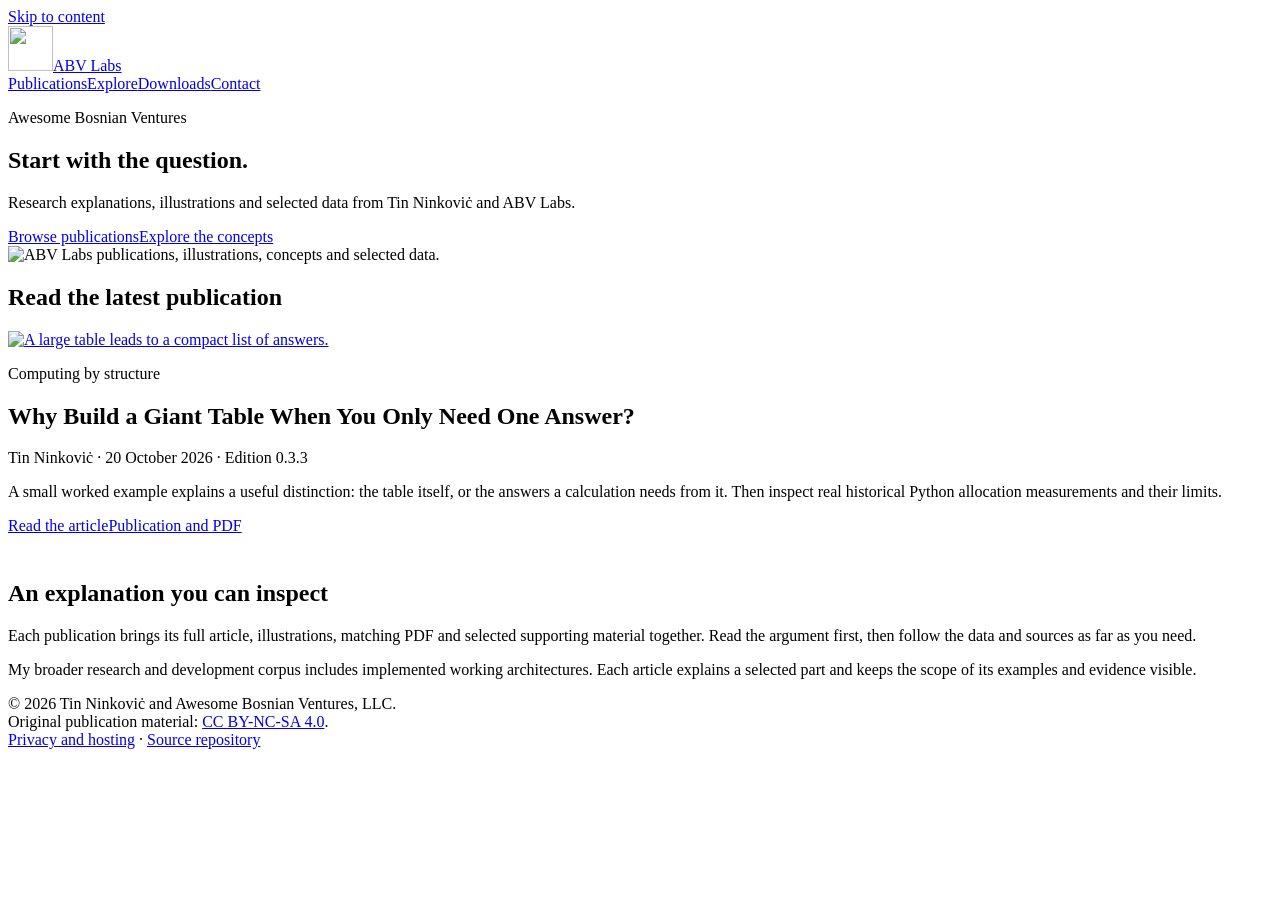
==== docs/index.html @ 27e81c3a "Add docs/index.html to the publication hub" ====
<!doctype html><html lang="en"><head><meta charset="utf-8"><meta name="viewport" content="width=device-width,initial-scale=1"><meta http-equiv="Content-Security-Policy" content="default-src 'none'; img-src 'self' data:; style-src 'self' 'unsafe-inline'; frame-src 'self'; base-uri 'none'; form-action 'none'"><meta name="referrer" content="no-referrer"><title>Publications, explained · ABV Labs</title><meta name="description" content="Complete illustrated publications, matching PDFs and selected data from Tin Ninkoviċ and ABV Labs."><link rel="canonical" href="https://thereelninoninkovic.github.io/abv-labs-publications/index.html"><link rel="icon" href="assets/abv-monogram.svg" type="image/svg+xml"><link rel="stylesheet" href="assets/site.css"><meta property="og:title" content="Publications, explained"><meta property="og:description" content="Complete illustrated publications, matching PDFs and selected data from Tin Ninkoviċ and ABV Labs."><meta property="og:type" content="website"><meta property="og:image" content="https://thereelninoninkovic.github.io/abv-labs-publications/assets/social-preview.png"><meta name="twitter:card" content="summary_large_image"></head><body><a class="skip-link" href="#main">Skip to content</a><header class="site-header"><div class="nav-wrap"><a class="brand" href="index.html"><img src="assets/abv-monogram.svg" width="45" height="45" alt=""><span>ABV Labs</span></a><nav class="site-nav" aria-label="Main navigation"><a href="publications/index.html">Publications</a><a href="explore.html">Explore</a><a href="downloads.html">Downloads</a><a href="contact.html">Contact</a></nav></div></header><main class="container" id="main"><section class="hero"><div><p class="eyebrow">Awesome Bosnian Ventures</p><h1>Start with the question.</h1><p class="lead">Research explanations, illustrations and selected data from Tin Ninkoviċ and ABV Labs.</p><div class="actions"><a class="button primary" href="publications/index.html">Browse publications</a><a class="button" href="explore.html">Explore the concepts</a></div></div><img src="assets/social-preview.svg" alt="ABV Labs publications, illustrations, concepts and selected data."></section><section><h2 class="section-heading">Read the latest publication</h2><div class="publication-card"><a class="card-art" href="publications/giant-table-one-answer/v0.3.3/index.html"><img src="assets/giant-table-header.png" alt="A large table leads to a compact list of answers."></a><div class="card-copy"><p class="eyebrow">Computing by structure</p><h2>Why Build a Giant Table When You Only Need One Answer?</h2><p class="meta">Tin Ninkoviċ · 20 October 2026 · Edition 0.3.3</p><p>A small worked example explains a useful distinction: the table itself, or the answers a calculation needs from it. Then inspect real historical Python allocation measurements and their limits.</p><div class="actions"><a class="button primary" href="publications/giant-table-one-answer/v0.3.3/reader.html">Read the article</a><a class="button" href="publications/giant-table-one-answer/v0.3.3/index.html">Publication and PDF</a></div></div></div></section><section class="copy"><h2 style="margin-top:45px">An explanation you can inspect</h2><p>Each publication brings its full article, illustrations, matching PDF and selected supporting material together. Read the argument first, then follow the data and sources as far as you need.</p><p>My broader research and development corpus includes implemented working architectures. Each article explains a selected part and keeps the scope of its examples and evidence visible.</p></section></main><footer class="site-footer"><div class="footer-wrap"><div>© 2026 Tin Ninkoviċ and Awesome Bosnian Ventures, LLC.<br>Original publication material: <a href="https://creativecommons.org/licenses/by-nc-sa/4.0/">CC BY-NC-SA 4.0</a>.</div><div><a href="contact.html#privacy">Privacy and hosting</a> · <a href="https://github.com/thereelninoninkovic/abv-labs-publications">Source repository</a></div></div></footer></body></html>
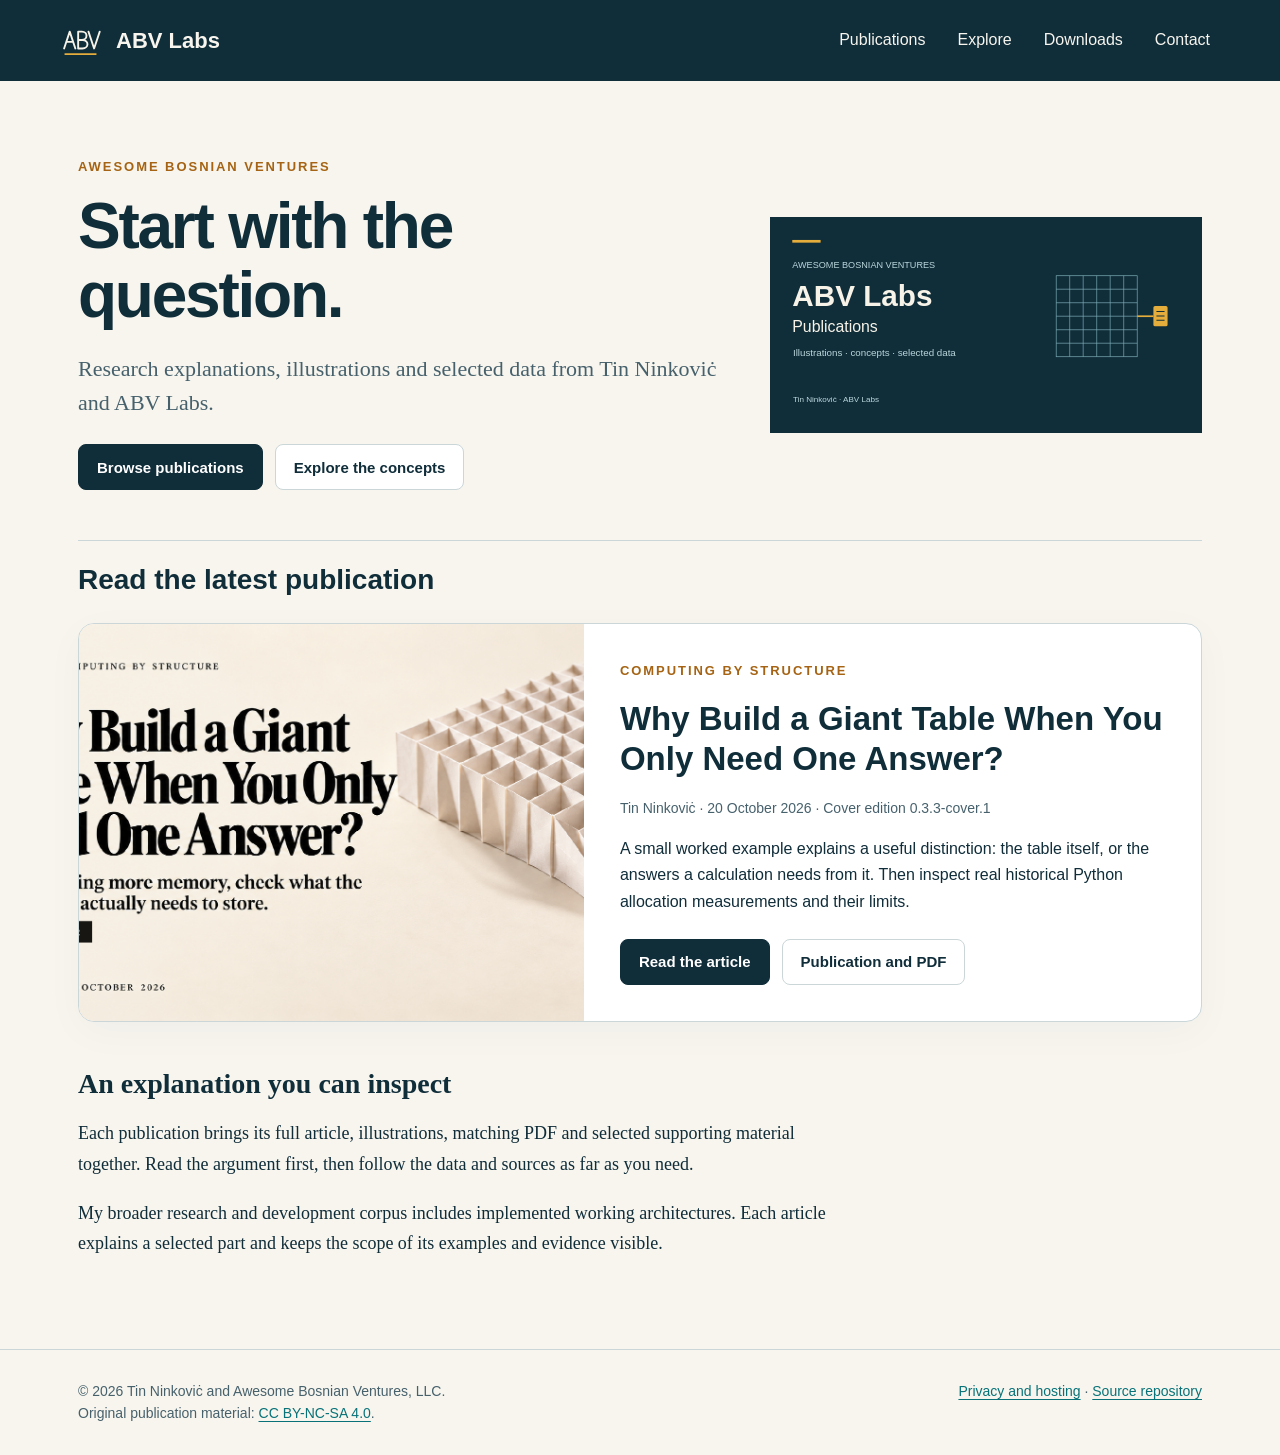
==== commit a7572323: "Feature the ivory paper cover on the publication homepage Updated the latest publication cover image" ====
--- a/docs/index.html
+++ b/docs/index.html
@@ -1 +1 @@
-<!doctype html><html lang="en"><head><meta charset="utf-8"><meta name="viewport" content="width=device-width,initial-scale=1"><meta http-equiv="Content-Security-Policy" content="default-src 'none'; img-src 'self' data:; style-src 'self' 'unsafe-inline'; frame-src 'self'; base-uri 'none'; form-action 'none'"><meta name="referrer" content="no-referrer"><title>Publications, explained · ABV Labs</title><meta name="description" content="Complete illustrated publications, matching PDFs and selected data from Tin Ninkoviċ and ABV Labs."><link rel="canonical" href="https://thereelninoninkovic.github.io/abv-labs-publications/index.html"><link rel="icon" href="assets/abv-monogram.svg" type="image/svg+xml"><link rel="stylesheet" href="assets/site.css"><meta property="og:title" content="Publications, explained"><meta property="og:description" content="Complete illustrated publications, matching PDFs and selected data from Tin Ninkoviċ and ABV Labs."><meta property="og:type" content="website"><meta property="og:image" content="https://thereelninoninkovic.github.io/abv-labs-publications/assets/social-preview.png"><meta name="twitter:card" content="summary_large_image"></head><body><a class="skip-link" href="#main">Skip to content</a><header class="site-header"><div class="nav-wrap"><a class="brand" href="index.html"><img src="assets/abv-monogram.svg" width="45" height="45" alt=""><span>ABV Labs</span></a><nav class="site-nav" aria-label="Main navigation"><a href="publications/index.html">Publications</a><a href="explore.html">Explore</a><a href="downloads.html">Downloads</a><a href="contact.html">Contact</a></nav></div></header><main class="container" id="main"><section class="hero"><div><p class="eyebrow">Awesome Bosnian Ventures</p><h1>Start with the question.</h1><p class="lead">Research explanations, illustrations and selected data from Tin Ninkoviċ and ABV Labs.</p><div class="actions"><a class="button primary" href="publications/index.html">Browse publications</a><a class="button" href="explore.html">Explore the concepts</a></div></div><img src="assets/social-preview.svg" alt="ABV Labs publications, illustrations, concepts and selected data."></section><section><h2 class="section-heading">Read the latest publication</h2><div class="publication-card"><a class="card-art" href="publications/giant-table-one-answer/v0.3.3/index.html"><img src="assets/giant-table-header.png" alt="A large table leads to a compact list of answers."></a><div class="card-copy"><p class="eyebrow">Computing by structure</p><h2>Why Build a Giant Table When You Only Need One Answer?</h2><p class="meta">Tin Ninkoviċ · 20 October 2026 · Edition 0.3.3</p><p>A small worked example explains a useful distinction: the table itself, or the answers a calculation needs from it. Then inspect real historical Python allocation measurements and their limits.</p><div class="actions"><a class="button primary" href="publications/giant-table-one-answer/v0.3.3/reader.html">Read the article</a><a class="button" href="publications/giant-table-one-answer/v0.3.3/index.html">Publication and PDF</a></div></div></div></section><section class="copy"><h2 style="margin-top:45px">An explanation you can inspect</h2><p>Each publication brings its full article, illustrations, matching PDF and selected supporting material together. Read the argument first, then follow the data and sources as far as you need.</p><p>My broader research and development corpus includes implemented working architectures. Each article explains a selected part and keeps the scope of its examples and evidence visible.</p></section></main><footer class="site-footer"><div class="footer-wrap"><div>© 2026 Tin Ninkoviċ and Awesome Bosnian Ventures, LLC.<br>Original publication material: <a href="https://creativecommons.org/licenses/by-nc-sa/4.0/">CC BY-NC-SA 4.0</a>.</div><div><a href="contact.html#privacy">Privacy and hosting</a> · <a href="https://github.com/thereelninoninkovic/abv-labs-publications">Source repository</a></div></div></footer></body></html>
+<!doctype html><html lang="en"><head><meta charset="utf-8"><meta name="viewport" content="width=device-width,initial-scale=1"><meta http-equiv="Content-Security-Policy" content="default-src 'none'; img-src 'self' data:; style-src 'self' 'unsafe-inline'; frame-src 'self'; base-uri 'none'; form-action 'none'"><meta name="referrer" content="no-referrer"><title>Publications, explained · ABV Labs</title><meta name="description" content="Complete illustrated publications, matching PDFs and selected data from Tin Ninkoviċ and ABV Labs."><link rel="canonical" href="https://thereelninoninkovic.github.io/abv-labs-publications/index.html"><link rel="icon" href="assets/abv-monogram.svg" type="image/svg+xml"><link rel="stylesheet" href="assets/site.css"><meta property="og:title" content="Publications, explained"><meta property="og:description" content="Complete illustrated publications, matching PDFs and selected data from Tin Ninkoviċ and ABV Labs."><meta property="og:type" content="website"><meta property="og:image" content="https://thereelninoninkovic.github.io/abv-labs-publications/assets/social-preview.png"><meta name="twitter:card" content="summary_large_image"></head><body><a class="skip-link" href="#main">Skip to content</a><header class="site-header"><div class="nav-wrap"><a class="brand" href="index.html"><img src="assets/abv-monogram.svg" width="45" height="45" alt=""><span>ABV Labs</span></a><nav class="site-nav" aria-label="Main navigation"><a href="publications/index.html">Publications</a><a href="explore.html">Explore</a><a href="downloads.html">Downloads</a><a href="contact.html">Contact</a></nav></div></header><main class="container" id="main"><section class="hero"><div><p class="eyebrow">Awesome Bosnian Ventures</p><h1>Start with the question.</h1><p class="lead">Research explanations, illustrations and selected data from Tin Ninkoviċ and ABV Labs.</p><div class="actions"><a class="button primary" href="publications/index.html">Browse publications</a><a class="button" href="explore.html">Explore the concepts</a></div></div><img src="assets/social-preview.svg" alt="ABV Labs publications, illustrations, concepts and selected data."></section><section><h2 class="section-heading">Read the latest publication</h2><div class="publication-card"><a class="card-art" href="publications/giant-table-one-answer/v0.3.3-cover.1/index.html"><img src="publications/giant-table-one-answer/v0.3.3-cover.1/Header.png" alt="A white paper grid folds toward a small ochre strip. Conceptual cover about reducing stored work."></a><div class="card-copy"><p class="eyebrow">Computing by structure</p><h2>Why Build a Giant Table When You Only Need One Answer?</h2><p class="meta">Tin Ninkoviċ · 20 October 2026 · Cover edition 0.3.3-cover.1</p><p>A small worked example explains a useful distinction: the table itself, or the answers a calculation needs from it. Then inspect real historical Python allocation measurements and their limits.</p><div class="actions"><a class="button primary" href="publications/giant-table-one-answer/v0.3.3-cover.1/reader.html">Read the article</a><a class="button" href="publications/giant-table-one-answer/v0.3.3-cover.1/index.html">Publication and PDF</a></div></div></div></section><section class="copy"><h2 style="margin-top:45px">An explanation you can inspect</h2><p>Each publication brings its full article, illustrations, matching PDF and selected supporting material together. Read the argument first, then follow the data and sources as far as you need.</p><p>My broader research and development corpus includes implemented working architectures. Each article explains a selected part and keeps the scope of its examples and evidence visible.</p></section></main><footer class="site-footer"><div class="footer-wrap"><div>© 2026 Tin Ninkoviċ and Awesome Bosnian Ventures, LLC.<br>Original publication material: <a href="https://creativecommons.org/licenses/by-nc-sa/4.0/">CC BY-NC-SA 4.0</a>.</div><div><a href="contact.html#privacy">Privacy and hosting</a> · <a href="https://github.com/thereelninoninkovic/abv-labs-publications">Source repository</a></div></div></footer></body></html>
--- a/docs/assets/site.css
+++ b/docs/assets/site.css
@@ -0,0 +1 @@
+:root{--ink:#102d3a;--paper:#f7f5ee;--white:#fff;--muted:#47616c;--line:#cad6d8;--accent:#a56313;--gold:#e5ad3b;--teal:#087278;--radius:16px;font-family:Arial,Helvetica,sans-serif;color:var(--ink);background:var(--paper)}*{box-sizing:border-box}body{margin:0}a{color:var(--teal);text-underline-offset:.2em}a:hover{text-decoration-thickness:2px}a:focus-visible{outline:3px solid var(--accent);outline-offset:5px}img{max-width:100%;height:auto}.skip-link{position:absolute;left:16px;top:-100px;background:#fff;padding:14px;z-index:10}.skip-link:focus{top:12px}.site-header{background:var(--ink);color:var(--paper)}.nav-wrap{max-width:1220px;margin:auto;padding:18px 28px;display:flex;align-items:center;justify-content:space-between;gap:24px;flex-wrap:wrap}.brand{display:flex;align-items:center;gap:13px;text-decoration:none;color:var(--paper);font-size:22px;font-weight:700}.brand img{width:45px;height:45px}.site-nav{display:flex;gap:8px;flex-wrap:wrap;font:16px Arial,sans-serif}.site-nav a{color:var(--paper);text-decoration:none;padding:12px;border-radius:8px;min-height:44px}.site-nav a:hover,.site-nav a[aria-current=page]{background:#234858}.container{max-width:1180px;margin:auto;padding:56px 28px 72px}.hero{display:grid;grid-template-columns:1.2fr .8fr;gap:44px;align-items:center;padding:22px 0 50px}.eyebrow{font-size:13px;letter-spacing:.15em;text-transform:uppercase;font-weight:700;color:var(--accent);margin:0 0 18px}h1{font-size:clamp(36px,5vw,64px);line-height:1.08;letter-spacing:-.035em;margin:0 0 22px}h2{font-size:28px;line-height:1.2;margin:0 0 18px}h3{font-size:21px;line-height:1.3;margin:0 0 13px}.lead{font:22px/1.55 Georgia,serif;color:var(--muted);max-width:770px}.copy{font:18px/1.7 Georgia,serif;max-width:780px}.section-heading{padding-top:22px;margin-bottom:26px;border-top:1px solid var(--line)}.publication-card{background:var(--white);border:1px solid var(--line);border-radius:var(--radius);display:grid;grid-template-columns:.9fr 1.1fr;overflow:hidden;box-shadow:0 10px 40px #102d3a08}.card-art{display:block;background:#102d3a}.card-art img{display:block;width:100%;height:100%;object-fit:cover}.card-copy{padding:36px}.card-copy h2{font-size:33px}.card-copy p{line-height:1.65}.meta{font:14px/1.5 Arial,sans-serif;color:var(--muted)}.actions{display:flex;flex-wrap:wrap;gap:12px;margin-top:24px}.button{display:inline-flex;align-items:center;justify-content:center;min-height:46px;padding:13px 18px;border:1px solid var(--line);border-radius:8px;background:#fff;text-decoration:none;font:700 15px Arial,sans-serif;color:var(--ink)}.button.primary{background:var(--ink);color:#fff;border-color:var(--ink)}.note{border-left:4px solid var(--gold);padding:18px 22px;background:#fff;margin:26px 0;font:17px/1.65 Georgia,serif}.cards{display:grid;grid-template-columns:repeat(2,minmax(0,1fr));gap:20px;margin-top:28px}.topic{background:#fff;border:1px solid var(--line);border-radius:12px;padding:26px}.topic p{font:17px/1.65 Georgia,serif}.site-footer{border-top:1px solid var(--line);padding:30px 28px;color:var(--muted);font:14px/1.6 Arial,sans-serif}.footer-wrap{max-width:1124px;margin:auto;display:flex;justify-content:space-between;gap:22px;flex-wrap:wrap}.breadcrumbs{font-size:14px;margin-bottom:26px}.publication-hero{max-width:920px}.publication-hero h1{font-size:clamp(34px,4vw,54px)}.publication-banner{margin:30px 0 34px;border-radius:12px;max-width:900px}.pdf-panel{margin-top:44px;border-top:1px solid var(--line);padding-top:30px}.pdf-frame{width:100%;height:850px;border:1px solid var(--line);border-radius:8px;background:#fff}.download-list{list-style:none;padding:0}.download-list li{padding:22px 0;border-bottom:1px solid var(--line)}.download-list strong{display:block;margin-bottom:10px}.reader-bar{max-width:938px;margin:auto;padding:24px 20px;font:15px/1.6 Arial,sans-serif}.reader-bar a{margin-right:16px}.reader-shell{background:#eef2f3}.reader-shell>article{box-shadow:0 0 40px #102d3a08}.small{font-size:14px}.site-header .site-nav a:focus-visible,.site-header .brand:focus-visible{outline-color:var(--gold)}@media(max-width:780px){.hero,.publication-card,.cards{grid-template-columns:1fr}.hero{padding-top:0;gap:20px}.hero img{max-height:210px;object-fit:contain}.container{padding:34px 20px 48px}.nav-wrap{padding:15px 20px;gap:10px}.site-nav{gap:1px;font-size:14px}.site-nav a{padding:11px 9px}.card-copy{padding:26px}.card-copy h2{font-size:28px}.card-art img{max-height:320px;object-fit:cover}.lead{font-size:20px}.pdf-frame{height:650px}.site-footer{padding:24px 20px}}
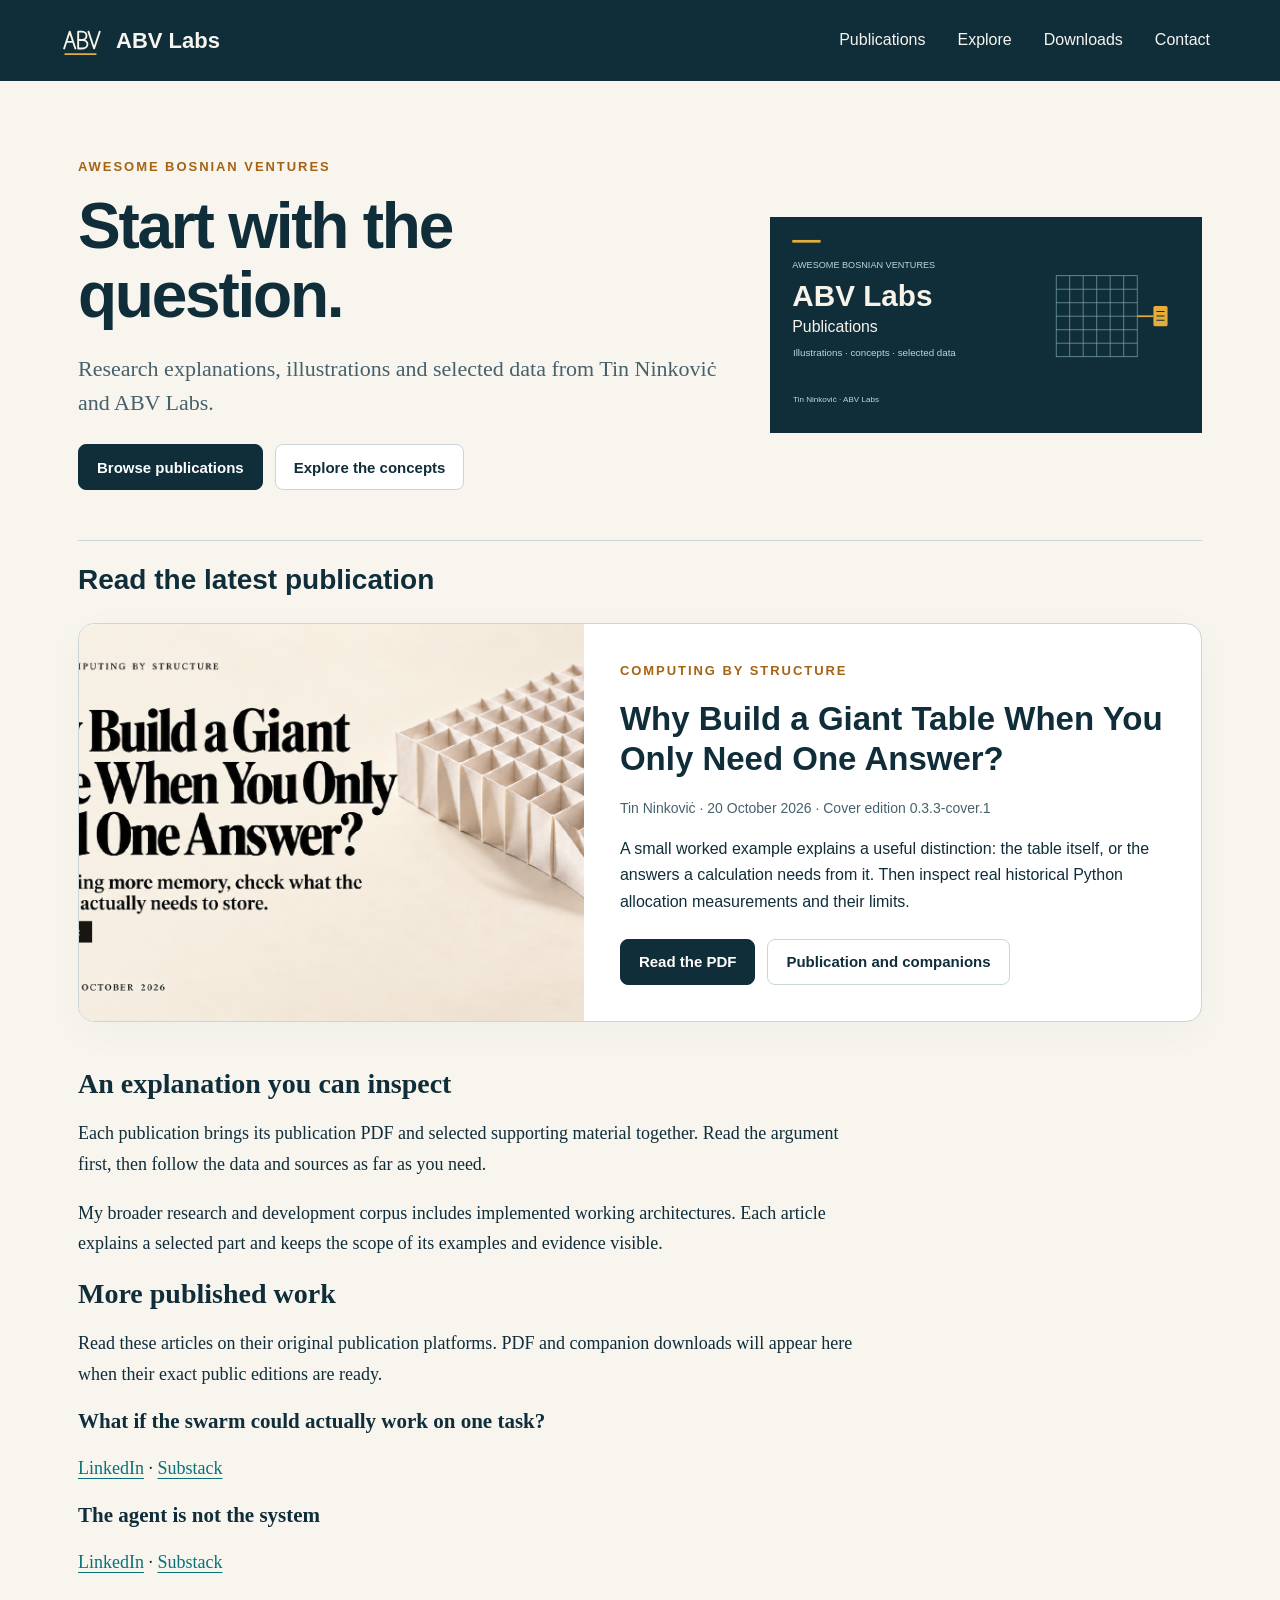
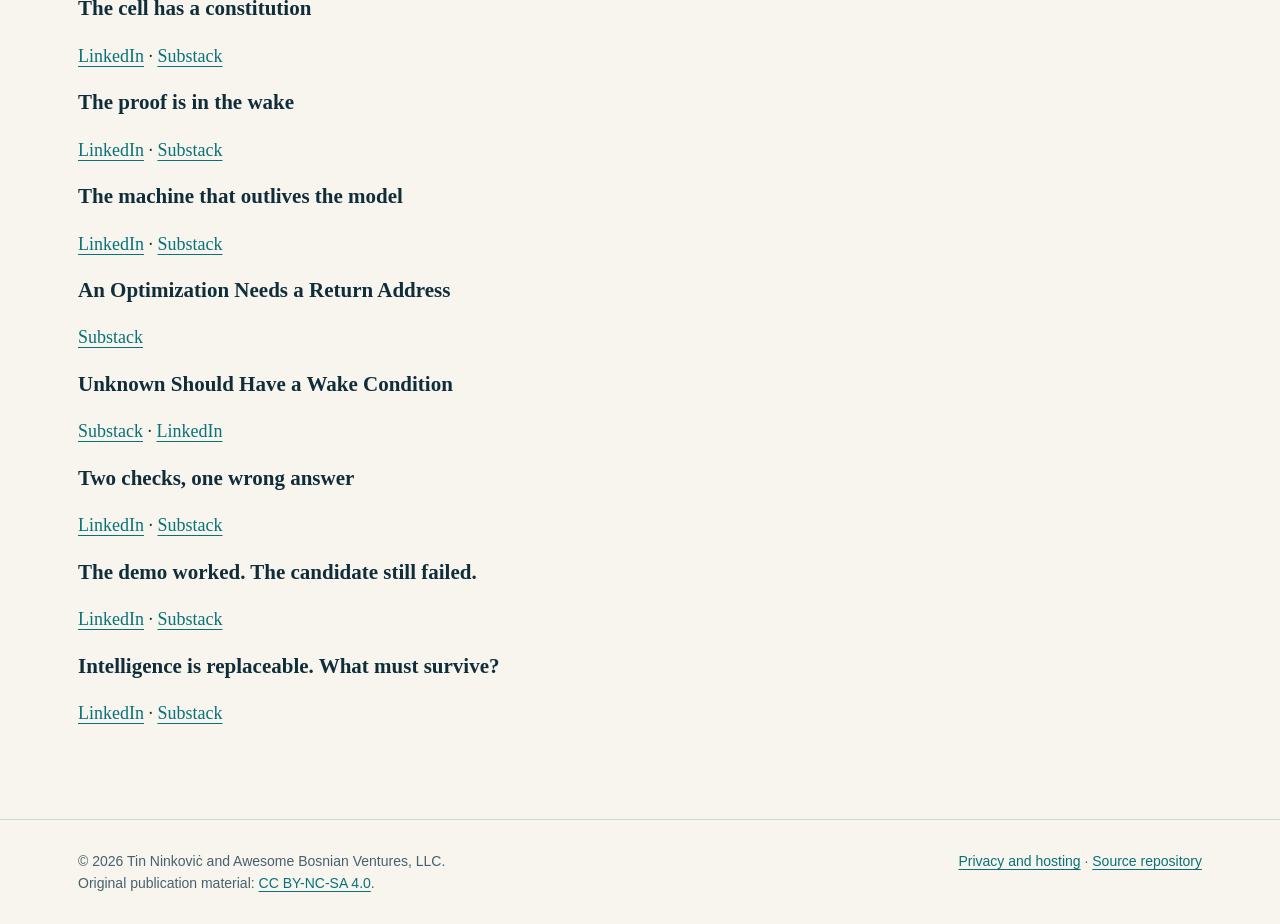
==== commit 7aca4ebe: "Feature PDF-first publications and links to published articles" ====
--- a/docs/index.html
+++ b/docs/index.html
@@ -1 +1 @@
-<!doctype html><html lang="en"><head><meta charset="utf-8"><meta name="viewport" content="width=device-width,initial-scale=1"><meta http-equiv="Content-Security-Policy" content="default-src 'none'; img-src 'self' data:; style-src 'self' 'unsafe-inline'; frame-src 'self'; base-uri 'none'; form-action 'none'"><meta name="referrer" content="no-referrer"><title>Publications, explained · ABV Labs</title><meta name="description" content="Complete illustrated publications, matching PDFs and selected data from Tin Ninkoviċ and ABV Labs."><link rel="canonical" href="https://thereelninoninkovic.github.io/abv-labs-publications/index.html"><link rel="icon" href="assets/abv-monogram.svg" type="image/svg+xml"><link rel="stylesheet" href="assets/site.css"><meta property="og:title" content="Publications, explained"><meta property="og:description" content="Complete illustrated publications, matching PDFs and selected data from Tin Ninkoviċ and ABV Labs."><meta property="og:type" content="website"><meta property="og:image" content="https://thereelninoninkovic.github.io/abv-labs-publications/assets/social-preview.png"><meta name="twitter:card" content="summary_large_image"></head><body><a class="skip-link" href="#main">Skip to content</a><header class="site-header"><div class="nav-wrap"><a class="brand" href="index.html"><img src="assets/abv-monogram.svg" width="45" height="45" alt=""><span>ABV Labs</span></a><nav class="site-nav" aria-label="Main navigation"><a href="publications/index.html">Publications</a><a href="explore.html">Explore</a><a href="downloads.html">Downloads</a><a href="contact.html">Contact</a></nav></div></header><main class="container" id="main"><section class="hero"><div><p class="eyebrow">Awesome Bosnian Ventures</p><h1>Start with the question.</h1><p class="lead">Research explanations, illustrations and selected data from Tin Ninkoviċ and ABV Labs.</p><div class="actions"><a class="button primary" href="publications/index.html">Browse publications</a><a class="button" href="explore.html">Explore the concepts</a></div></div><img src="assets/social-preview.svg" alt="ABV Labs publications, illustrations, concepts and selected data."></section><section><h2 class="section-heading">Read the latest publication</h2><div class="publication-card"><a class="card-art" href="publications/giant-table-one-answer/v0.3.3-cover.1/index.html"><img src="publications/giant-table-one-answer/v0.3.3-cover.1/Header.png" alt="A white paper grid folds toward a small ochre strip. Conceptual cover about reducing stored work."></a><div class="card-copy"><p class="eyebrow">Computing by structure</p><h2>Why Build a Giant Table When You Only Need One Answer?</h2><p class="meta">Tin Ninkoviċ · 20 October 2026 · Cover edition 0.3.3-cover.1</p><p>A small worked example explains a useful distinction: the table itself, or the answers a calculation needs from it. Then inspect real historical Python allocation measurements and their limits.</p><div class="actions"><a class="button primary" href="publications/giant-table-one-answer/v0.3.3-cover.1/reader.html">Read the article</a><a class="button" href="publications/giant-table-one-answer/v0.3.3-cover.1/index.html">Publication and PDF</a></div></div></div></section><section class="copy"><h2 style="margin-top:45px">An explanation you can inspect</h2><p>Each publication brings its full article, illustrations, matching PDF and selected supporting material together. Read the argument first, then follow the data and sources as far as you need.</p><p>My broader research and development corpus includes implemented working architectures. Each article explains a selected part and keeps the scope of its examples and evidence visible.</p></section></main><footer class="site-footer"><div class="footer-wrap"><div>© 2026 Tin Ninkoviċ and Awesome Bosnian Ventures, LLC.<br>Original publication material: <a href="https://creativecommons.org/licenses/by-nc-sa/4.0/">CC BY-NC-SA 4.0</a>.</div><div><a href="contact.html#privacy">Privacy and hosting</a> · <a href="https://github.com/thereelninoninkovic/abv-labs-publications">Source repository</a></div></div></footer></body></html>
+<!doctype html><html lang="en"><head><meta charset="utf-8"><meta name="viewport" content="width=device-width,initial-scale=1"><meta http-equiv="Content-Security-Policy" content="default-src 'none'; img-src 'self' data:; style-src 'self' 'unsafe-inline'; frame-src 'self'; base-uri 'none'; form-action 'none'"><meta name="referrer" content="no-referrer"><title>Publications, explained · ABV Labs</title><meta name="description" content="Publication PDFs and selected supporting data from Tin Ninkoviċ and ABV Labs."><link rel="canonical" href="https://thereelninoninkovic.github.io/abv-labs-publications/index.html"><link rel="icon" href="assets/abv-monogram.svg" type="image/svg+xml"><link rel="stylesheet" href="assets/site.css"><meta property="og:title" content="Publications, explained"><meta property="og:description" content="Publication PDFs and selected supporting data from Tin Ninkoviċ and ABV Labs."><meta property="og:type" content="website"><meta property="og:image" content="https://thereelninoninkovic.github.io/abv-labs-publications/assets/social-preview.png"><meta name="twitter:card" content="summary_large_image"></head><body><a class="skip-link" href="#main">Skip to content</a><header class="site-header"><div class="nav-wrap"><a class="brand" href="index.html"><img src="assets/abv-monogram.svg" width="45" height="45" alt=""><span>ABV Labs</span></a><nav class="site-nav" aria-label="Main navigation"><a href="publications/index.html">Publications</a><a href="explore.html">Explore</a><a href="downloads.html">Downloads</a><a href="contact.html">Contact</a></nav></div></header><main class="container" id="main"><section class="hero"><div><p class="eyebrow">Awesome Bosnian Ventures</p><h1>Start with the question.</h1><p class="lead">Research explanations, illustrations and selected data from Tin Ninkoviċ and ABV Labs.</p><div class="actions"><a class="button primary" href="publications/index.html">Browse publications</a><a class="button" href="explore.html">Explore the concepts</a></div></div><img src="assets/social-preview.svg" alt="ABV Labs publications, illustrations, concepts and selected data."></section><section><h2 class="section-heading">Read the latest publication</h2><div class="publication-card"><a class="card-art" href="publications/giant-table-one-answer/index.html"><img src="publications/giant-table-one-answer/Header.png" alt="A white paper grid folds toward a small ochre strip. Conceptual cover about reducing stored work."></a><div class="card-copy"><p class="eyebrow">Computing by structure</p><h2>Why Build a Giant Table When You Only Need One Answer?</h2><p class="meta">Tin Ninkoviċ · 20 October 2026 · Cover edition 0.3.3-cover.1</p><p>A small worked example explains a useful distinction: the table itself, or the answers a calculation needs from it. Then inspect real historical Python allocation measurements and their limits.</p><div class="actions"><a class="button primary" href="publications/giant-table-one-answer/Article.pdf">Read the PDF</a><a class="button" href="publications/giant-table-one-answer/index.html">Publication and companions</a></div></div></div></section><section class="copy"><h2 style="margin-top:45px">An explanation you can inspect</h2><p>Each publication brings its publication PDF and selected supporting material together. Read the argument first, then follow the data and sources as far as you need.</p><p>My broader research and development corpus includes implemented working architectures. Each article explains a selected part and keeps the scope of its examples and evidence visible.</p></section><section class="copy"><h2>More published work</h2><p>Read these articles on their original publication platforms. PDF and companion downloads will appear here when their exact public editions are ready.</p><h3>What if the swarm could actually work on one task?</h3><p><a href="https://www.linkedin.com/pulse/what-swarm-could-actually-work-one-task-tin-ninkovi%C4%87-o01xc/">LinkedIn</a> · <a href="https://therealawesomebosnian.substack.com/p/what-if-the-swarm-could-actually">Substack</a></p><h3>The agent is not the system</h3><p><a href="https://www.linkedin.com/pulse/sleeping-machine-vol-i-agent-system-tin-ninkovi%C4%87-fxvyc/">LinkedIn</a> · <a href="https://therealawesomebosnian.substack.com/p/the-sleeping-machine-vol-i-the-agent">Substack</a></p><h3>The cell has a constitution</h3><p><a href="https://www.linkedin.com/pulse/sleeping-machine-vol-ii-cell-has-constitution-tin-ninkovi%C4%87-ehyxc/">LinkedIn</a> · <a href="https://therealawesomebosnian.substack.com/p/the-sleeping-machine-vol-ii-the-cell">Substack</a></p><h3>The proof is in the wake</h3><p><a href="https://www.linkedin.com/pulse/sleeping-machine-vol-iii-proof-wake-tin-ninkovi%C4%87-kwudc/">LinkedIn</a> · <a href="https://therealawesomebosnian.substack.com/p/the-sleeping-machine-vol-iii-the">Substack</a></p><h3>The machine that outlives the model</h3><p><a href="https://www.linkedin.com/pulse/sleeping-machine-vol-iv-outlives-model-tin-ninkovi%C4%87-shsbc/">LinkedIn</a> · <a href="https://therealawesomebosnian.substack.com/p/the-sleeping-machine-vol-iv-the-machine">Substack</a></p><h3>An Optimization Needs a Return Address</h3><p><a href="https://therealawesomebosnian.substack.com/p/an-optimization-needs-a-return-address">Substack</a></p><h3>Unknown Should Have a Wake Condition</h3><p><a href="https://therealawesomebosnian.substack.com/p/when-the-missing-evidence-arrives">Substack</a> · <a href="https://www.linkedin.com/pulse/when-missing-evidence-arrives-nino-ninkovi%25C4%258B-oibyc/">LinkedIn</a></p><h3>Two checks, one wrong answer</h3><p><a href="https://www.linkedin.com/pulse/two-checks-one-wrong-answer-tin-ninkovi%25C4%258B-ajtwc/">LinkedIn</a> · <a href="https://therealawesomebosnian.substack.com/p/two-checks-one-wrong-answer">Substack</a></p><h3>The demo worked. The candidate still failed.</h3><p><a href="https://www.linkedin.com/pulse/image-fooled-scanner-tin-ninkovi%25C4%258B-l3vsc/">LinkedIn</a> · <a href="https://therealawesomebosnian.substack.com/p/the-image-that-fooled-the-scanner">Substack</a></p><h3>Intelligence is replaceable. What must survive?</h3><p><a href="https://www.linkedin.com/pulse/intelligence-replaceable-what-must-survive-tin-ninkovi%25C4%258B-7h1ac/">LinkedIn</a> · <a href="https://therealawesomebosnian.substack.com/p/intelligence-is-replaceable-what">Substack</a></p></section></main><footer class="site-footer"><div class="footer-wrap"><div>© 2026 Tin Ninkoviċ and Awesome Bosnian Ventures, LLC.<br>Original publication material: <a href="https://creativecommons.org/licenses/by-nc-sa/4.0/">CC BY-NC-SA 4.0</a>.</div><div><a href="contact.html#privacy">Privacy and hosting</a> · <a href="https://github.com/thereelninoninkovic/abv-labs-publications">Source repository</a></div></div></footer></body></html>
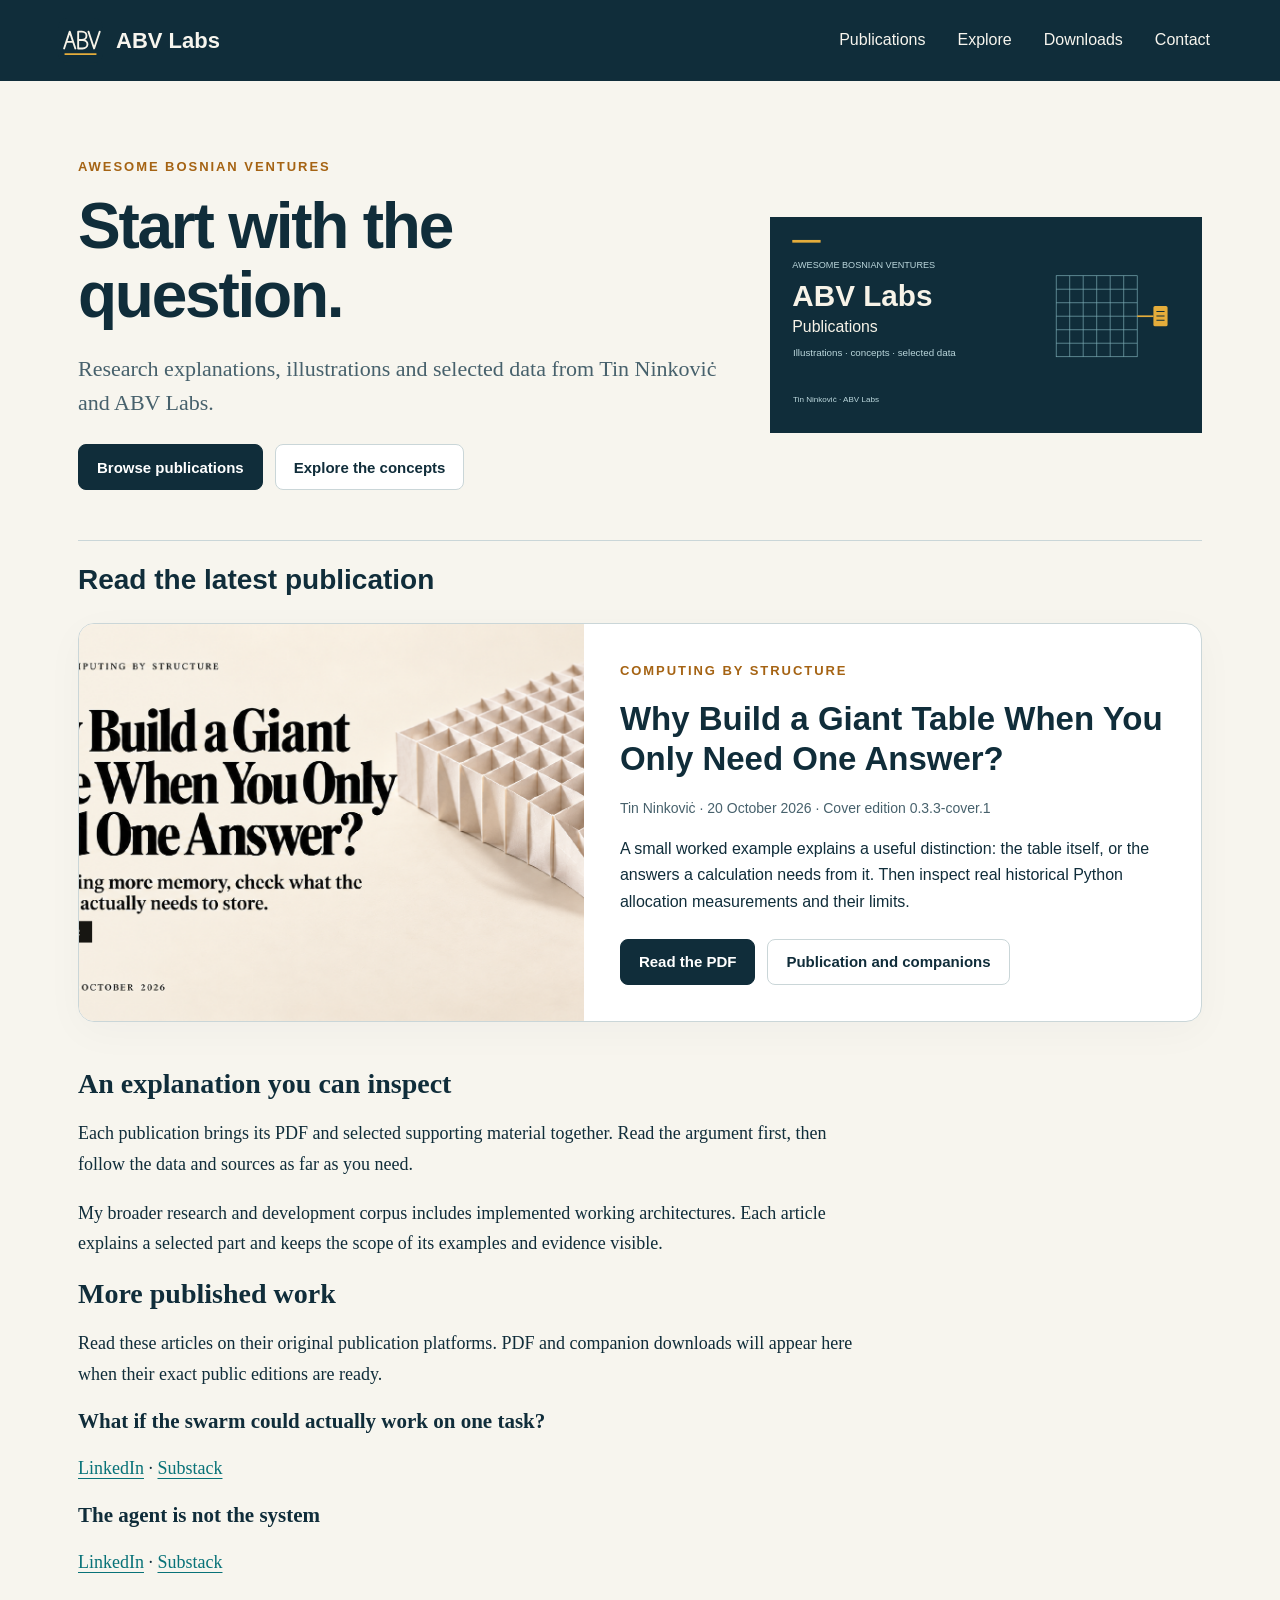
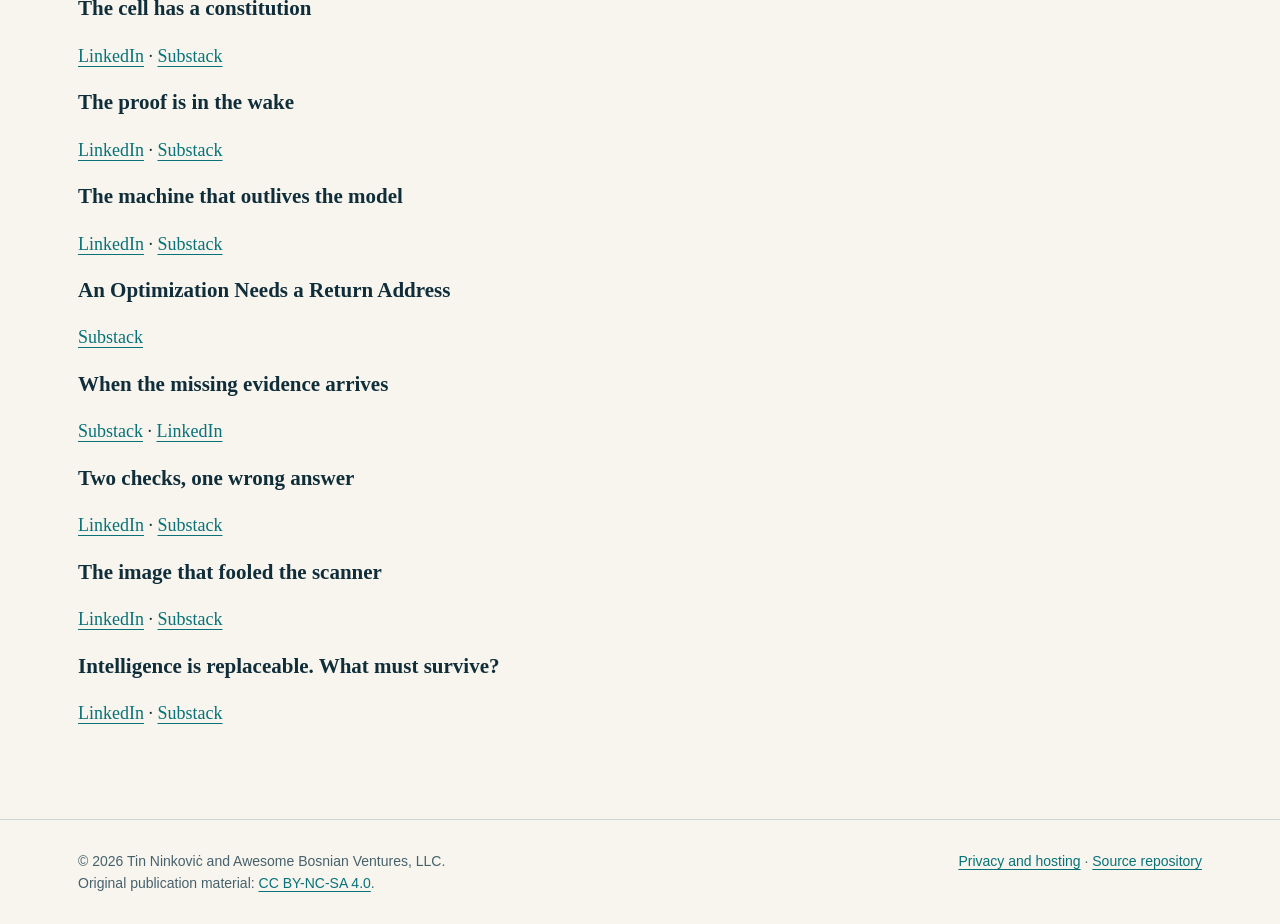
==== commit 8192ca37: "Use published article titles in the library" ====
--- a/docs/index.html
+++ b/docs/index.html
@@ -1 +1 @@
-<!doctype html><html lang="en"><head><meta charset="utf-8"><meta name="viewport" content="width=device-width,initial-scale=1"><meta http-equiv="Content-Security-Policy" content="default-src 'none'; img-src 'self' data:; style-src 'self' 'unsafe-inline'; frame-src 'self'; base-uri 'none'; form-action 'none'"><meta name="referrer" content="no-referrer"><title>Publications, explained · ABV Labs</title><meta name="description" content="Publication PDFs and selected supporting data from Tin Ninkoviċ and ABV Labs."><link rel="canonical" href="https://thereelninoninkovic.github.io/abv-labs-publications/index.html"><link rel="icon" href="assets/abv-monogram.svg" type="image/svg+xml"><link rel="stylesheet" href="assets/site.css"><meta property="og:title" content="Publications, explained"><meta property="og:description" content="Publication PDFs and selected supporting data from Tin Ninkoviċ and ABV Labs."><meta property="og:type" content="website"><meta property="og:image" content="https://thereelninoninkovic.github.io/abv-labs-publications/assets/social-preview.png"><meta name="twitter:card" content="summary_large_image"></head><body><a class="skip-link" href="#main">Skip to content</a><header class="site-header"><div class="nav-wrap"><a class="brand" href="index.html"><img src="assets/abv-monogram.svg" width="45" height="45" alt=""><span>ABV Labs</span></a><nav class="site-nav" aria-label="Main navigation"><a href="publications/index.html">Publications</a><a href="explore.html">Explore</a><a href="downloads.html">Downloads</a><a href="contact.html">Contact</a></nav></div></header><main class="container" id="main"><section class="hero"><div><p class="eyebrow">Awesome Bosnian Ventures</p><h1>Start with the question.</h1><p class="lead">Research explanations, illustrations and selected data from Tin Ninkoviċ and ABV Labs.</p><div class="actions"><a class="button primary" href="publications/index.html">Browse publications</a><a class="button" href="explore.html">Explore the concepts</a></div></div><img src="assets/social-preview.svg" alt="ABV Labs publications, illustrations, concepts and selected data."></section><section><h2 class="section-heading">Read the latest publication</h2><div class="publication-card"><a class="card-art" href="publications/giant-table-one-answer/index.html"><img src="publications/giant-table-one-answer/Header.png" alt="A white paper grid folds toward a small ochre strip. Conceptual cover about reducing stored work."></a><div class="card-copy"><p class="eyebrow">Computing by structure</p><h2>Why Build a Giant Table When You Only Need One Answer?</h2><p class="meta">Tin Ninkoviċ · 20 October 2026 · Cover edition 0.3.3-cover.1</p><p>A small worked example explains a useful distinction: the table itself, or the answers a calculation needs from it. Then inspect real historical Python allocation measurements and their limits.</p><div class="actions"><a class="button primary" href="publications/giant-table-one-answer/Article.pdf">Read the PDF</a><a class="button" href="publications/giant-table-one-answer/index.html">Publication and companions</a></div></div></div></section><section class="copy"><h2 style="margin-top:45px">An explanation you can inspect</h2><p>Each publication brings its publication PDF and selected supporting material together. Read the argument first, then follow the data and sources as far as you need.</p><p>My broader research and development corpus includes implemented working architectures. Each article explains a selected part and keeps the scope of its examples and evidence visible.</p></section><section class="copy"><h2>More published work</h2><p>Read these articles on their original publication platforms. PDF and companion downloads will appear here when their exact public editions are ready.</p><h3>What if the swarm could actually work on one task?</h3><p><a href="https://www.linkedin.com/pulse/what-swarm-could-actually-work-one-task-tin-ninkovi%C4%87-o01xc/">LinkedIn</a> · <a href="https://therealawesomebosnian.substack.com/p/what-if-the-swarm-could-actually">Substack</a></p><h3>The agent is not the system</h3><p><a href="https://www.linkedin.com/pulse/sleeping-machine-vol-i-agent-system-tin-ninkovi%C4%87-fxvyc/">LinkedIn</a> · <a href="https://therealawesomebosnian.substack.com/p/the-sleeping-machine-vol-i-the-agent">Substack</a></p><h3>The cell has a constitution</h3><p><a href="https://www.linkedin.com/pulse/sleeping-machine-vol-ii-cell-has-constitution-tin-ninkovi%C4%87-ehyxc/">LinkedIn</a> · <a href="https://therealawesomebosnian.substack.com/p/the-sleeping-machine-vol-ii-the-cell">Substack</a></p><h3>The proof is in the wake</h3><p><a href="https://www.linkedin.com/pulse/sleeping-machine-vol-iii-proof-wake-tin-ninkovi%C4%87-kwudc/">LinkedIn</a> · <a href="https://therealawesomebosnian.substack.com/p/the-sleeping-machine-vol-iii-the">Substack</a></p><h3>The machine that outlives the model</h3><p><a href="https://www.linkedin.com/pulse/sleeping-machine-vol-iv-outlives-model-tin-ninkovi%C4%87-shsbc/">LinkedIn</a> · <a href="https://therealawesomebosnian.substack.com/p/the-sleeping-machine-vol-iv-the-machine">Substack</a></p><h3>An Optimization Needs a Return Address</h3><p><a href="https://therealawesomebosnian.substack.com/p/an-optimization-needs-a-return-address">Substack</a></p><h3>Unknown Should Have a Wake Condition</h3><p><a href="https://therealawesomebosnian.substack.com/p/when-the-missing-evidence-arrives">Substack</a> · <a href="https://www.linkedin.com/pulse/when-missing-evidence-arrives-nino-ninkovi%25C4%258B-oibyc/">LinkedIn</a></p><h3>Two checks, one wrong answer</h3><p><a href="https://www.linkedin.com/pulse/two-checks-one-wrong-answer-tin-ninkovi%25C4%258B-ajtwc/">LinkedIn</a> · <a href="https://therealawesomebosnian.substack.com/p/two-checks-one-wrong-answer">Substack</a></p><h3>The demo worked. The candidate still failed.</h3><p><a href="https://www.linkedin.com/pulse/image-fooled-scanner-tin-ninkovi%25C4%258B-l3vsc/">LinkedIn</a> · <a href="https://therealawesomebosnian.substack.com/p/the-image-that-fooled-the-scanner">Substack</a></p><h3>Intelligence is replaceable. What must survive?</h3><p><a href="https://www.linkedin.com/pulse/intelligence-replaceable-what-must-survive-tin-ninkovi%25C4%258B-7h1ac/">LinkedIn</a> · <a href="https://therealawesomebosnian.substack.com/p/intelligence-is-replaceable-what">Substack</a></p></section></main><footer class="site-footer"><div class="footer-wrap"><div>© 2026 Tin Ninkoviċ and Awesome Bosnian Ventures, LLC.<br>Original publication material: <a href="https://creativecommons.org/licenses/by-nc-sa/4.0/">CC BY-NC-SA 4.0</a>.</div><div><a href="contact.html#privacy">Privacy and hosting</a> · <a href="https://github.com/thereelninoninkovic/abv-labs-publications">Source repository</a></div></div></footer></body></html>
+<!doctype html><html lang="en"><head><meta charset="utf-8"><meta name="viewport" content="width=device-width,initial-scale=1"><meta http-equiv="Content-Security-Policy" content="default-src 'none'; img-src 'self' data:; style-src 'self' 'unsafe-inline'; frame-src 'self'; base-uri 'none'; form-action 'none'"><meta name="referrer" content="no-referrer"><title>Publications, explained · ABV Labs</title><meta name="description" content="Publication PDFs and selected supporting data from Tin Ninkoviċ and ABV Labs."><link rel="canonical" href="https://thereelninoninkovic.github.io/abv-labs-publications/index.html"><link rel="icon" href="assets/abv-monogram.svg" type="image/svg+xml"><link rel="stylesheet" href="assets/site.css"><meta property="og:title" content="Publications, explained"><meta property="og:description" content="Publication PDFs and selected supporting data from Tin Ninkoviċ and ABV Labs."><meta property="og:type" content="website"><meta property="og:image" content="https://thereelninoninkovic.github.io/abv-labs-publications/assets/social-preview.png"><meta name="twitter:card" content="summary_large_image"></head><body><a class="skip-link" href="#main">Skip to content</a><header class="site-header"><div class="nav-wrap"><a class="brand" href="index.html"><img src="assets/abv-monogram.svg" width="45" height="45" alt=""><span>ABV Labs</span></a><nav class="site-nav" aria-label="Main navigation"><a href="publications/index.html">Publications</a><a href="explore.html">Explore</a><a href="downloads.html">Downloads</a><a href="contact.html">Contact</a></nav></div></header><main class="container" id="main"><section class="hero"><div><p class="eyebrow">Awesome Bosnian Ventures</p><h1>Start with the question.</h1><p class="lead">Research explanations, illustrations and selected data from Tin Ninkoviċ and ABV Labs.</p><div class="actions"><a class="button primary" href="publications/index.html">Browse publications</a><a class="button" href="explore.html">Explore the concepts</a></div></div><img src="assets/social-preview.svg" alt="ABV Labs publications, illustrations, concepts and selected data."></section><section><h2 class="section-heading">Read the latest publication</h2><div class="publication-card"><a class="card-art" href="publications/giant-table-one-answer/index.html"><img src="publications/giant-table-one-answer/Header.png" alt="A white paper grid folds toward a small ochre strip. Conceptual cover about reducing stored work."></a><div class="card-copy"><p class="eyebrow">Computing by structure</p><h2>Why Build a Giant Table When You Only Need One Answer?</h2><p class="meta">Tin Ninkoviċ · 20 October 2026 · Cover edition 0.3.3-cover.1</p><p>A small worked example explains a useful distinction: the table itself, or the answers a calculation needs from it. Then inspect real historical Python allocation measurements and their limits.</p><div class="actions"><a class="button primary" href="publications/giant-table-one-answer/Article.pdf">Read the PDF</a><a class="button" href="publications/giant-table-one-answer/index.html">Publication and companions</a></div></div></div></section><section class="copy"><h2 style="margin-top:45px">An explanation you can inspect</h2><p>Each publication brings its PDF and selected supporting material together. Read the argument first, then follow the data and sources as far as you need.</p><p>My broader research and development corpus includes implemented working architectures. Each article explains a selected part and keeps the scope of its examples and evidence visible.</p></section><section class="copy"><h2>More published work</h2><p>Read these articles on their original publication platforms. PDF and companion downloads will appear here when their exact public editions are ready.</p><h3>What if the swarm could actually work on one task?</h3><p><a href="https://www.linkedin.com/pulse/what-swarm-could-actually-work-one-task-tin-ninkovi%C4%87-o01xc/">LinkedIn</a> · <a href="https://therealawesomebosnian.substack.com/p/what-if-the-swarm-could-actually">Substack</a></p><h3>The agent is not the system</h3><p><a href="https://www.linkedin.com/pulse/sleeping-machine-vol-i-agent-system-tin-ninkovi%C4%87-fxvyc/">LinkedIn</a> · <a href="https://therealawesomebosnian.substack.com/p/the-sleeping-machine-vol-i-the-agent">Substack</a></p><h3>The cell has a constitution</h3><p><a href="https://www.linkedin.com/pulse/sleeping-machine-vol-ii-cell-has-constitution-tin-ninkovi%C4%87-ehyxc/">LinkedIn</a> · <a href="https://therealawesomebosnian.substack.com/p/the-sleeping-machine-vol-ii-the-cell">Substack</a></p><h3>The proof is in the wake</h3><p><a href="https://www.linkedin.com/pulse/sleeping-machine-vol-iii-proof-wake-tin-ninkovi%C4%87-kwudc/">LinkedIn</a> · <a href="https://therealawesomebosnian.substack.com/p/the-sleeping-machine-vol-iii-the">Substack</a></p><h3>The machine that outlives the model</h3><p><a href="https://www.linkedin.com/pulse/sleeping-machine-vol-iv-outlives-model-tin-ninkovi%C4%87-shsbc/">LinkedIn</a> · <a href="https://therealawesomebosnian.substack.com/p/the-sleeping-machine-vol-iv-the-machine">Substack</a></p><h3>An Optimization Needs a Return Address</h3><p><a href="https://therealawesomebosnian.substack.com/p/an-optimization-needs-a-return-address">Substack</a></p><h3>When the missing evidence arrives</h3><p><a href="https://therealawesomebosnian.substack.com/p/when-the-missing-evidence-arrives">Substack</a> · <a href="https://www.linkedin.com/pulse/when-missing-evidence-arrives-nino-ninkovi%25C4%258B-oibyc/">LinkedIn</a></p><h3>Two checks, one wrong answer</h3><p><a href="https://www.linkedin.com/pulse/two-checks-one-wrong-answer-tin-ninkovi%25C4%258B-ajtwc/">LinkedIn</a> · <a href="https://therealawesomebosnian.substack.com/p/two-checks-one-wrong-answer">Substack</a></p><h3>The image that fooled the scanner</h3><p><a href="https://www.linkedin.com/pulse/image-fooled-scanner-tin-ninkovi%25C4%258B-l3vsc/">LinkedIn</a> · <a href="https://therealawesomebosnian.substack.com/p/the-image-that-fooled-the-scanner">Substack</a></p><h3>Intelligence is replaceable. What must survive?</h3><p><a href="https://www.linkedin.com/pulse/intelligence-replaceable-what-must-survive-tin-ninkovi%25C4%258B-7h1ac/">LinkedIn</a> · <a href="https://therealawesomebosnian.substack.com/p/intelligence-is-replaceable-what">Substack</a></p></section></main><footer class="site-footer"><div class="footer-wrap"><div>© 2026 Tin Ninkoviċ and Awesome Bosnian Ventures, LLC.<br>Original publication material: <a href="https://creativecommons.org/licenses/by-nc-sa/4.0/">CC BY-NC-SA 4.0</a>.</div><div><a href="contact.html#privacy">Privacy and hosting</a> · <a href="https://github.com/thereelninoninkovic/abv-labs-publications">Source repository</a></div></div></footer></body></html>
